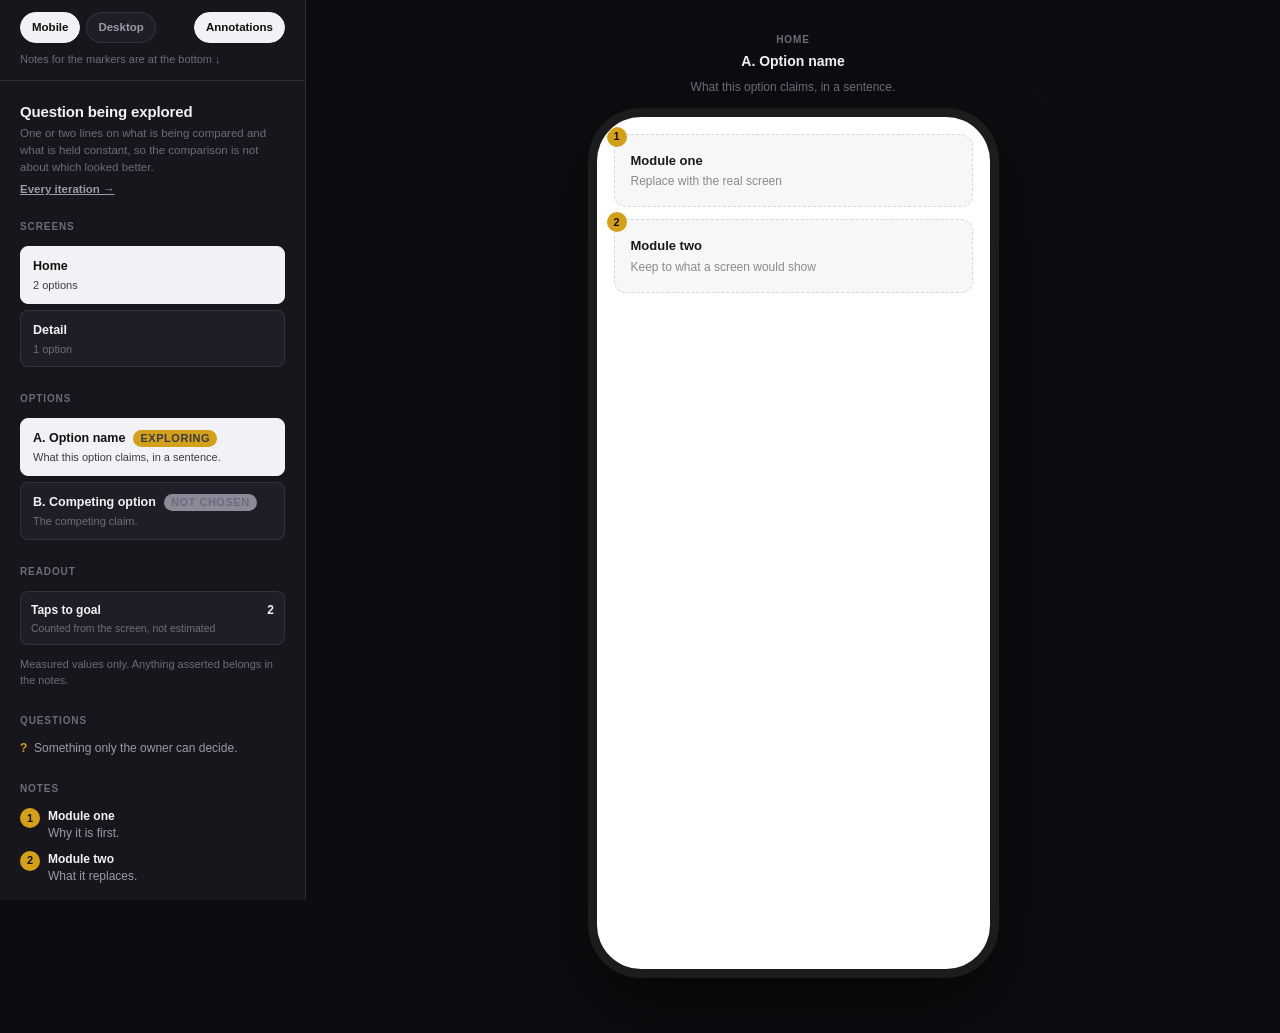
==== plugins/prototyping/skills/option-explorer/template/index.html @ 6bd05832 "Add prototyping plugin with the option-explorer skill The option-explorer template moves from templa" ====
<!doctype html>
<html lang="en">
<head>
<meta charset="utf-8">
<meta name="viewport" content="width=device-width,initial-scale=1,viewport-fit=cover">
<meta name="generator" content="option-explorer">
<title>Option explorer (template)</title>
<style>
/* Option explorer template
   ------------------------------------------------------------------
   A prototype file holding several screens, each with several options.
   Two systems, kept apart: THE DESIGN sits inside .device and is
   greyscale. THE INSTRUMENT is the rail and stage header around it,
   dark, and allowed colour. Edit PROJECT and SCREENS at the bottom;
   leave the shell alone. Every iteration is frozen into explorations/
   (see README). Below 1000px the rail becomes a drawer and the device
   becomes the whole screen. */
:root{
  --paper:#FFFFFF; --paper-2:#F7F7F7; --paper-3:#EFEFEF;
  --ink:#1A1A1A; --ink-2:#5C5C5C; --ink-3:#8A8A8A;
  --line:#E3E3E3; --fill:#D9D9D9;
  --r-sm:8px; --r-md:12px; --r-full:9999px;
  --sp2:8px; --sp3:12px; --sp4:16px; --sp5:20px; --sp6:24px; --sp8:32px;

  --lab-bg:#0D0D11; --lab-panel:#16161C; --lab-panel-2:#1E1E26;
  --lab-line:rgba(255,255,255,.09); --lab-line-strong:rgba(255,255,255,.18);
  --lab-ink:#F2F2F6; --lab-ink-2:#9A9AA8; --lab-ink-3:#6C6C7C;
  --mark:#D4A017; --chosen:#4CC38A; --notchosen:#8A8A99; --exploring:#D4A017;
}
*{box-sizing:border-box}
[hidden]{display:none!important}
html,body{margin:0;padding:0}
body{background:var(--lab-bg);color:var(--lab-ink);
  font:400 14px/1.5 -apple-system,BlinkMacSystemFont,"Segoe UI",Roboto,sans-serif;
  -webkit-font-smoothing:antialiased}

/* ---- the lab ---- */
.lab{display:flex;min-height:100vh;align-items:flex-start}
.rail{position:sticky;top:0;flex:0 0 306px;height:100vh;overflow-y:auto;
  background:var(--lab-panel);border-right:1px solid var(--lab-line)}

/* sticky top bar: Device and Annotations stay in reach however far the rail scrolls */
.railtop{position:sticky;top:0;z-index:3;padding:12px var(--sp5);background:var(--lab-panel);
  border-bottom:1px solid var(--lab-line)}
.railtop .row{display:flex;align-items:center;gap:8px}
.railtop #cAnnot{margin-left:auto}
.railtop .tolink{appearance:none;display:block;border:0;background:none;padding:0;margin-top:8px;font:inherit;
  font-size:11px;color:var(--lab-ink-3);cursor:pointer;text-align:left}
.railtop .tolink:hover{color:var(--lab-ink)}
.railbody{padding:var(--sp5) var(--sp5) var(--sp8)}

.railhead{margin-bottom:var(--sp5)}
.rail h1{font-size:15px;font-weight:650;margin:0 0 2px;letter-spacing:-.01em}
.rail .sub{font-size:11.5px;color:var(--lab-ink-3);margin:0;line-height:1.45}
.rail .hist{display:inline-block;margin-top:6px;font-size:11.5px;font-weight:600;color:var(--lab-ink-2)}
.grp{margin-bottom:var(--sp6)}
.grp>h2{font-size:10px;letter-spacing:.09em;text-transform:uppercase;font-weight:700;
  color:var(--lab-ink-3);margin:0 0 var(--sp3)}
.grp .note{font-size:11px;color:var(--lab-ink-3);line-height:1.45;margin:var(--sp3) 0 0}
.grp .note code{overflow-wrap:anywhere}
#gNotes{scroll-margin-top:64px}

.opts{display:flex;flex-direction:column;gap:6px}
.opt{appearance:none;text-align:left;border:1px solid var(--lab-line);background:var(--lab-panel-2);
  color:var(--lab-ink-2);font:inherit;padding:10px 12px;border-radius:var(--r-sm);cursor:pointer;
  display:flex;flex-direction:column;gap:2px;transition:.13s ease}
.opt:hover{border-color:var(--lab-line-strong)}
.opt b{font-size:12.5px;font-weight:650;color:var(--lab-ink);display:flex;align-items:center;gap:8px}
.opt span{font-size:11px;color:var(--lab-ink-3);line-height:1.35}
.opt[aria-pressed="true"]{background:var(--lab-ink);border-color:var(--lab-ink)}
.opt[aria-pressed="true"] b{color:#111}
.opt[aria-pressed="true"] span{color:#3a3a44}
.stat{flex:0 0 auto;margin-left:auto;font-size:9.5px;font-weight:700;letter-spacing:.05em;text-transform:uppercase;
  padding:1px 7px;border-radius:var(--r-full);color:#111}
.stat.chosen{background:var(--chosen)} .stat.notchosen{background:var(--notchosen)} .stat.exploring{background:var(--exploring)}

.chips{display:flex;flex-wrap:wrap;gap:6px}
.chip{appearance:none;border:1px solid var(--lab-line);background:var(--lab-panel-2);
  color:var(--lab-ink-2);font:inherit;font-size:11.5px;font-weight:550;
  padding:6px 11px;border-radius:var(--r-full);cursor:pointer;transition:.13s ease}
.chip:hover{border-color:var(--lab-line-strong);color:var(--lab-ink)}
.chip[aria-pressed="true"]{background:var(--lab-ink);border-color:var(--lab-ink);color:#111}

.readout{display:flex;flex-direction:column;gap:8px}
.rrow{display:grid;grid-template-columns:1fr auto;gap:2px 8px;padding:9px 10px;
  border:1px solid var(--lab-line);border-radius:var(--r-sm);background:var(--lab-panel-2)}
.rrow .rl{font-size:12px;font-weight:650;color:var(--lab-ink)}
.rrow .rv{font-size:12px;font-weight:700;color:var(--lab-ink);font-variant-numeric:tabular-nums}
.rrow .rs{grid-column:1/-1;font-size:10.5px;color:var(--lab-ink-3);line-height:1.35}

.qs,.nlist{margin:0;padding:0;list-style:none;display:flex;flex-direction:column;gap:8px}
.qs li{font-size:12px;color:var(--lab-ink-2);line-height:1.45;padding-left:14px;position:relative}
.qs li::before{content:"?";position:absolute;left:0;color:var(--mark);font-weight:700}
.nlist li{display:grid;grid-template-columns:20px 1fr;gap:8px;font-size:12px;color:var(--lab-ink-2);line-height:1.45}
.nlist .n,.mk{width:20px;height:20px;border-radius:50%;background:var(--mark);color:#111;
  font-size:11px;font-weight:700;display:grid;place-items:center;line-height:1}
.nlist b{color:var(--lab-ink);font-weight:600}

.railclose,.railtoggle{display:none}
.railclose{flex:0 0 auto;appearance:none;border:1px solid var(--lab-line);background:var(--lab-panel-2);
  color:var(--lab-ink-2);width:28px;height:28px;border-radius:50%;font:600 13px/1 inherit;cursor:pointer}
.railtoggle{position:fixed;z-index:30;right:14px;bottom:14px;appearance:none;
  border:1px solid var(--lab-line-strong);background:var(--lab-panel);color:var(--lab-ink);
  font:650 12.5px/1 inherit;padding:11px 17px;border-radius:var(--r-full);cursor:pointer;
  box-shadow:0 8px 26px rgba(0,0,0,.5)}

/* ---- stage and device ---- */
.stage{flex:1;display:flex;flex-direction:column;align-items:center;
  padding:var(--sp8) var(--sp6) 64px;gap:var(--sp5);min-width:0}
.stagehead{text-align:center;max-width:560px}
.stagehead .scr{display:block;font-size:10px;letter-spacing:.09em;text-transform:uppercase;font-weight:700;color:var(--lab-ink-3);margin-bottom:4px}
.stagehead h2{margin:0 0 6px;font-size:14px;font-weight:600}
.stagehead p{margin:0;font-size:12px;color:var(--lab-ink-3);line-height:1.55}
.device{width:393px;height:852px;flex:0 0 auto;position:relative;background:var(--paper);
  border-radius:44px;border:1px solid rgba(255,255,255,.14);
  box-shadow:0 0 0 9px #1c1c1c,0 30px 70px rgba(0,0,0,.6);overflow:hidden;color:var(--ink)}
.screen{position:absolute;inset:0;display:flex;flex-direction:column;background:var(--paper)}
.body{flex:1;overflow-y:auto;padding:var(--sp4)}

/* annotation markers: the design shows them only while Annotations is on */
.mk{display:none;position:absolute;top:-8px;left:-8px;z-index:6}
body.annot .mk{display:grid}

/* ---- desktop view: a browser frame, wider. Above 1000px only. ----
   A mobile screen is never stretched to desktop width: that is what puts
   sheets over maps and floating buttons over content. An option with a
   renderDesktop() fills the frame with its own desktop layout. An option
   without one (.device.mobile-only) keeps its screen at phone width,
   centred in the frame. */
.chrome{display:none}
@media (min-width:1001px){
  body.desktop .device{width:min(1180px,100%);height:780px;border-radius:14px;
    border:1px solid #CBCBCB;box-shadow:0 20px 60px rgba(0,0,0,.55);display:flex;flex-direction:column}
  body.desktop .chrome{flex:0 0 auto;display:flex;align-items:center;gap:var(--sp4);height:40px;
    padding:0 var(--sp4);background:var(--paper-3);border-bottom:1px solid var(--line)}
  .chrome .cdots{display:flex;gap:6px}
  .chrome .cdots i{width:10px;height:10px;border-radius:50%;background:#C2C2C2}
  .chrome .curl{flex:1;max-width:420px;height:24px;border-radius:var(--r-full);background:var(--paper);
    border:1px solid var(--line);font-size:11.5px;color:var(--ink-3);display:flex;align-items:center;padding:0 var(--sp4)}
  body.desktop .screen{position:relative;inset:auto;flex:1;min-height:0}
  body.desktop .body{padding:var(--sp6) var(--sp8)}
  body.desktop .device.mobile-only{background:var(--paper-3)}
  body.desktop .device.mobile-only .screen{flex:1 1 auto;width:393px;align-self:center;
    border-left:1px solid var(--line);border-right:1px solid var(--line)}
  body.desktop .device.mobile-only .body{padding:var(--sp4)}
}
.devnote{margin:0;font-size:11px;color:var(--lab-ink-3);text-align:center}

/* ---- placeholder screens: delete when you have real ones ---- */
.ph{position:relative;border:1.5px dashed var(--fill);border-radius:var(--r-md);padding:var(--sp4);
  margin-bottom:var(--sp3);color:var(--ink-3);font-size:12px;background:var(--paper-2)}
.ph b{display:block;color:var(--ink);font-size:13px;margin-bottom:2px}
.dsk{display:grid;grid-template-columns:200px minmax(0,1fr);gap:var(--sp6);align-items:start}
.dsk-main{display:grid;grid-template-columns:repeat(2,minmax(0,1fr));gap:var(--sp4)}
.dsk .ph{margin:0}
.dsk-main .wide{grid-column:1/-1}

/* ---- mobile: the lab collapses, the design does not change ---- */
@media (max-width:1000px){
  .railtoggle{display:block}
  .railclose{display:grid;place-items:center}
  .lab{display:block}
  .rail{position:fixed;inset:0 auto 0 0;z-index:25;width:min(340px,86vw);height:100dvh;
    transform:translateX(-102%);transition:transform .26s cubic-bezier(.22,.7,.28,1);
    box-shadow:0 0 60px rgba(0,0,0,.6)}
  body.railopen .rail{transform:translateX(0)}
  body.railopen::after{content:"";position:fixed;inset:0;z-index:24;background:rgba(0,0,0,.5)}
  .stage{padding:0;gap:0;height:100dvh}
  .stagehead{display:flex;align-items:baseline;gap:10px;text-align:left;max-width:none;width:100%;
    padding:10px 16px;border-bottom:1px solid var(--lab-line)}
  .stagehead .scr{display:none}
  .stagehead h2{font-size:12.5px}
  .stagehead p{font-size:11px;flex:1;min-width:0;overflow:hidden;text-overflow:ellipsis;white-space:nowrap}
  .device{width:100%;height:auto;flex:1 1 auto;min-height:0;border-radius:0;border:0;box-shadow:none}
}
@media (prefers-reduced-motion:reduce){.rail,.opt,.chip{transition:none}}
</style>
</head>
<body class="annot">

<button class="railtoggle" id="railToggle" aria-expanded="false">Controls</button>

<div class="lab">
  <aside class="rail" id="rail">
    <!-- Always visible: how you are looking at it -->
    <div class="railtop">
      <div class="row">
        <div class="chips" id="cDevice" role="group" aria-label="Device">
          <button class="chip" data-device="mobile" aria-pressed="true">Mobile</button>
          <button class="chip" data-device="desktop" aria-pressed="false">Desktop</button>
        </div>
        <button class="chip" id="cAnnot" aria-pressed="true">Annotations</button>
        <button class="railclose" id="railClose" aria-label="Close controls">✕</button>
      </div>
      <button class="tolink" id="toNotes">Notes for the markers are at the bottom ↓</button>
    </div>

    <div class="railbody">
      <div class="railhead">
        <h1 id="pTitle"></h1>
        <p class="sub" id="pSub"></p>
        <a class="hist" id="pHist" href="explorations/index.html">Every iteration →</a>
      </div>

      <div class="grp">
        <h2>Screens</h2>
        <div class="opts" id="cScreens"></div>
      </div>

      <div class="grp">
        <h2>Options</h2>
        <div class="opts" id="cOpts"></div>
      </div>

      <!-- Project-specific controls go here, e.g. a state switch for one screen.
           Give the group an id and hide it on screens it does not apply to. -->

      <div class="grp" id="gReadout">
        <h2>Readout</h2>
        <div class="readout" id="readout"></div>
        <p class="note">Measured values only. Anything asserted belongs in the notes.</p>
      </div>

      <div class="grp" id="gQs">
        <h2>Questions</h2>
        <ol class="qs" id="qs"></ol>
      </div>

      <div class="grp" id="gNotes">
        <h2>Notes</h2>
        <ol class="nlist" id="notes"></ol>
        <p class="note">Numbers match the markers on the screen. Turn them off with Annotations at the top.</p>
      </div>
    </div>
  </aside>

  <main class="stage">
    <div class="stagehead">
      <span class="scr" id="scrName"></span>
      <h2 id="optName"></h2>
      <p id="optClaim"></p>
    </div>
    <div class="device">
      <div class="chrome" aria-hidden="true">
        <span class="cdots"><i></i><i></i><i></i></span>
        <span class="curl">example.com</span>
      </div>
      <div class="screen">
        <div class="body" id="body"></div>
      </div>
    </div>
    <p class="devnote" id="devNote" hidden>No desktop layout for this option yet, so this is the mobile screen.</p>
  </main>
</div>

<script>
/* ============ The only part to edit ============
   PROJECT: the title and one or two lines on what is being explored.
   SCREENS: one entry per screen, in the order they should appear. Each screen
   has options; each option has:
     name, claim     what the rail and stage header say about it
     status          'exploring' | 'chosen' | 'notchosen'
     render()        the mobile screen's HTML
     renderDesktop() optional; leave it out until there is a desktop design
     readout         optional [{l, v, s}], measured values only
     notes           optional [[title, detail]], numbered to match mk(n) markers
     questions       optional ['open question', ...]
   Options are never deleted, chosen or not: change the status instead. */
const PROJECT = {
  title: 'Question being explored',
  sub: 'One or two lines on what is being compared and what is held constant, so the comparison is not about which looked better.'
};
const SCREENS = {
  home: { name:'Home', options:{
    A: { name:'A. Option name', status:'exploring', claim:'What this option claims, in a sentence.',
         readout:[{l:'Taps to goal', v:'2', s:'Counted from the screen, not estimated'}],
         notes:[['Module one','Why it is first.'],['Module two','What it replaces.']],
         questions:['Something only the owner can decide.'],
         render:() => ph('Module one','Replace with the real screen',1) + ph('Module two','Keep to what a screen would show',2),
         renderDesktop:() => `<div class="dsk">${ph('Navigation','Side nav on desktop')}
           <div class="dsk-main">${ph('Module one','Spans the full width',1,'wide')}${ph('Module two','Side by side',2)}${ph('Module three','on desktop')}</div></div>` },
    B: { name:'B. Competing option', status:'notchosen', claim:'The competing claim.',
         notes:[['Module one','Same content, different structure.']],
         render:() => ph('Module one','Different structure, same content',1) }
  }},
  detail: { name:'Detail', options:{
    A: { name:'A. Only option so far', status:'chosen', claim:'A screen with one option is fine.',
         render:() => ph('Detail','A second screen in the same file') }
  }}
};
function ph(t, s, n, cls=''){ return `<div class="ph ${cls}">${n ? mk(n) : ''}<b>${t}</b>${s}</div>`; }
/* ============ End of the part to edit ============ */

function mk(n){ return `<span class="mk" aria-hidden="true">${n}</span>`; }
const STATUS = {chosen:'Chosen', notchosen:'Not chosen', exploring:'Exploring'};
const $ = s => document.querySelector(s);
const esc = t => String(t).replace(/[&<>"]/g, c => ({'&':'&amp;','<':'&lt;','>':'&gt;','"':'&quot;'}[c]));
const KEY = 'oe:' + location.pathname;
const store = { get(){ try { return JSON.parse(localStorage.getItem(KEY)) || {} } catch(e){ return {} } },
                set(v){ try { localStorage.setItem(KEY, JSON.stringify(v)) } catch(e){} } };

// State: URL first (frozen copies and links open exactly where they were), then what you last looked at.
const q = new URLSearchParams(location.search), saved = store.get();
const firstOpt = s => Object.keys(SCREENS[s].options)[0];
let screen = SCREENS[q.get('screen')] ? q.get('screen') : (SCREENS[saved.screen] ? saved.screen : Object.keys(SCREENS)[0]);
const opt = {};
Object.keys(SCREENS).forEach(s => { const o = (saved.opt || {})[s]; opt[s] = SCREENS[s].options[o] ? o : firstOpt(s); });
if (q.get('option') && SCREENS[screen].options[q.get('option')]) opt[screen] = q.get('option');
let device = q.get('device') || saved.device || 'mobile';
let annot = q.has('annot') ? q.get('annot') !== '0' : saved.annot !== false;
const remember = () => store.set({screen, opt, device, annot});

$('#pTitle').textContent = PROJECT.title;
$('#pSub').textContent = PROJECT.sub;
if (location.pathname.includes('/explorations/')) $('#pHist').hidden = true; // a frozen copy

function draw(){
  const S = SCREENS[screen], o = S.options[opt[screen]];
  $('#cScreens').innerHTML = Object.entries(SCREENS).map(([k,v]) =>
    `<button class="opt" data-s="${k}" aria-pressed="${k===screen}"><b>${esc(v.name)}</b><span>${Object.keys(v.options).length} option${Object.keys(v.options).length>1?'s':''}</span></button>`).join('');
  $('#cOpts').innerHTML = Object.entries(S.options).map(([k,v]) =>
    `<button class="opt" data-k="${k}" aria-pressed="${k===opt[screen]}"><b>${esc(v.name)}<span class="stat ${v.status}">${STATUS[v.status]||v.status}</span></b><span>${esc(v.claim)}</span></button>`).join('');
  $('#scrName').textContent = S.name;
  $('#optName').textContent = o.name;
  $('#optClaim').textContent = o.claim;
  const ro = o.readout || [];
  $('#gReadout').hidden = !ro.length;
  $('#readout').innerHTML = ro.map(r =>
    `<div class="rrow"><span class="rl">${esc(r.l)}</span><span class="rv">${esc(r.v)}</span><span class="rs">${esc(r.s||'')}</span></div>`).join('');
  const qs = o.questions || [];
  $('#gQs').hidden = !qs.length;
  $('#qs').innerHTML = qs.map(x => `<li>${esc(x)}</li>`).join('');
  const notes = o.notes || [];
  $('#gNotes').hidden = !annot || !notes.length;
  $('#toNotes').hidden = !annot || !notes.length;
  $('#notes').innerHTML = notes.map((n,i) =>
    `<li><span class="n">${i+1}</span><span><b>${esc(n[0])}</b>${n[1] ? '<br>'+esc(n[1]) : ''}</span></li>`).join('');
  // Desktop only takes effect above 1000px; without renderDesktop the phone screen keeps its width.
  const desk = device === 'desktop' && matchMedia('(min-width:1001px)').matches;
  const mobileOnly = desk && !o.renderDesktop;
  $('.device').classList.toggle('mobile-only', mobileOnly);
  $('#devNote').hidden = !mobileOnly;
  $('#body').innerHTML = (desk && o.renderDesktop) ? o.renderDesktop() : o.render();
  $('#body').scrollTop = 0;
  document.body.classList.toggle('desktop', device === 'desktop');
  document.body.classList.toggle('annot', annot);
  document.querySelectorAll('#cDevice .chip').forEach(c => c.setAttribute('aria-pressed', String(c.dataset.device === device)));
  $('#cAnnot').setAttribute('aria-pressed', String(annot));
}

$('#cScreens').addEventListener('click', e => { const b = e.target.closest('.opt'); if (!b) return; screen = b.dataset.s; remember(); draw(); });
$('#cOpts').addEventListener('click', e => { const b = e.target.closest('.opt'); if (!b) return; opt[screen] = b.dataset.k; remember(); draw(); });
$('#cDevice').addEventListener('click', e => { const b = e.target.closest('.chip'); if (!b) return; device = b.dataset.device; remember(); draw(); });
$('#cAnnot').addEventListener('click', () => { annot = !annot; remember(); draw(); });
// Scroll the rail only, never the page (scrollIntoView would move the stage too).
$('#toNotes').addEventListener('click', () => {
  const rail = $('#rail'), top = $('.railtop').offsetHeight;
  rail.scrollTo({top: rail.scrollTop + $('#gNotes').getBoundingClientRect().top - rail.getBoundingClientRect().top - top - 12, behavior:'smooth'});
});
matchMedia('(min-width:1001px)').addEventListener('change', draw);
const setRail = open => { document.body.classList.toggle('railopen', open); $('#railToggle').setAttribute('aria-expanded', open) };
$('#railToggle').addEventListener('click', () => setRail(true));
$('#railClose').addEventListener('click', () => setRail(false));
draw();
</script>
</body>
</html>
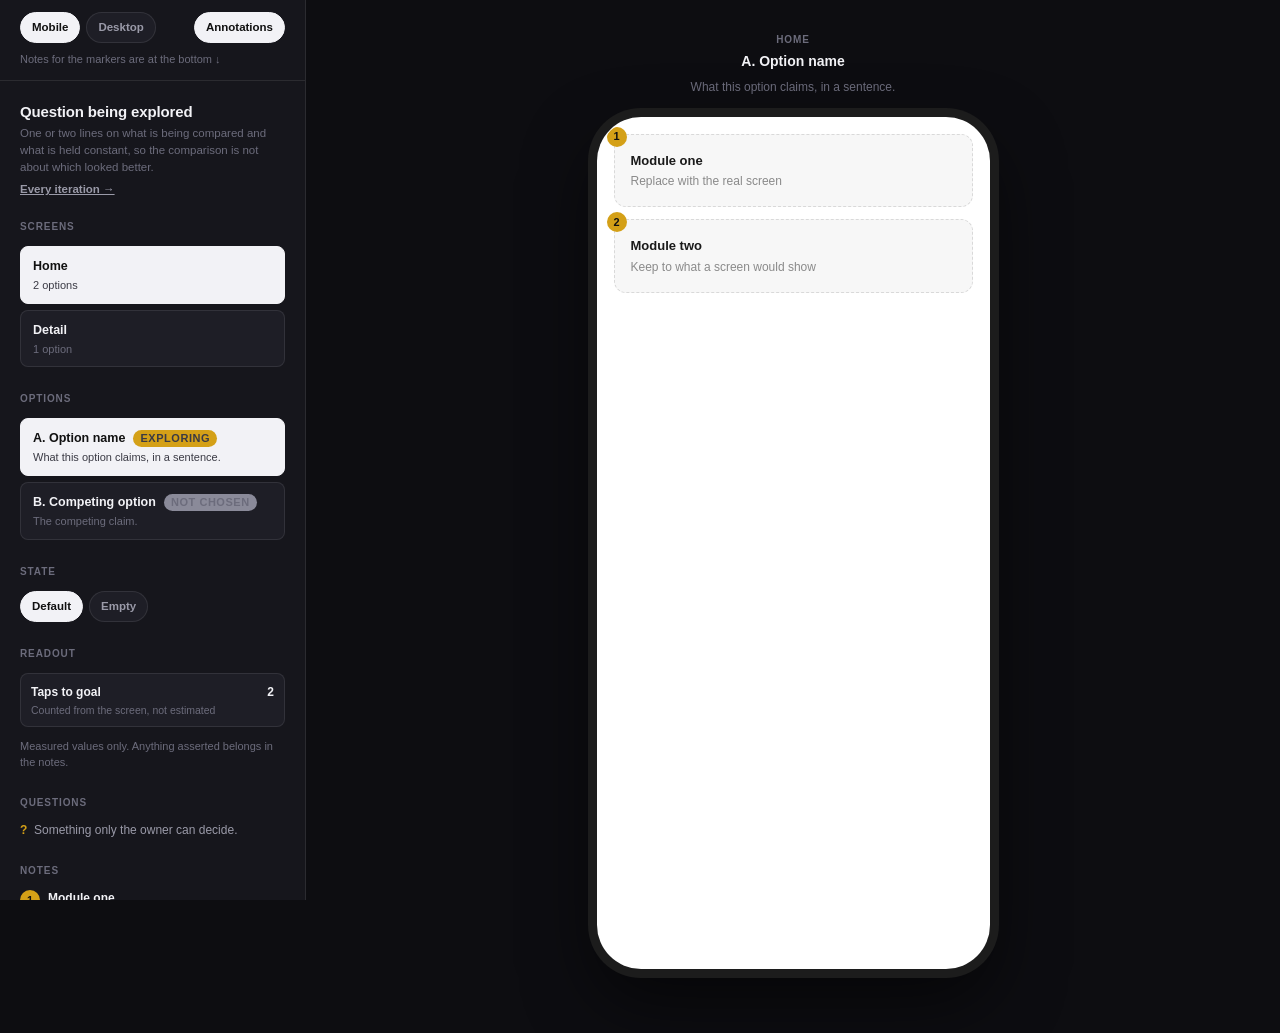
==== commit 76947460: "option-explorer 0.2.0: one file per screen The prototype HTML now holds only PROJECT and SCREEN_FILE" ====
--- a/plugins/prototyping/skills/option-explorer/template/index.html
+++ b/plugins/prototyping/skills/option-explorer/template/index.html
@@ -4,364 +4,21 @@
 <meta charset="utf-8">
 <meta name="viewport" content="width=device-width,initial-scale=1,viewport-fit=cover">
 <meta name="generator" content="option-explorer">
-<title>Option explorer (template)</title>
-<style>
-/* Option explorer template
-   ------------------------------------------------------------------
-   A prototype file holding several screens, each with several options.
-   Two systems, kept apart: THE DESIGN sits inside .device and is
-   greyscale. THE INSTRUMENT is the rail and stage header around it,
-   dark, and allowed colour. Edit PROJECT and SCREENS at the bottom;
-   leave the shell alone. Every iteration is frozen into explorations/
-   (see README). Below 1000px the rail becomes a drawer and the device
-   becomes the whole screen. */
-:root{
-  --paper:#FFFFFF; --paper-2:#F7F7F7; --paper-3:#EFEFEF;
-  --ink:#1A1A1A; --ink-2:#5C5C5C; --ink-3:#8A8A8A;
-  --line:#E3E3E3; --fill:#D9D9D9;
-  --r-sm:8px; --r-md:12px; --r-full:9999px;
-  --sp2:8px; --sp3:12px; --sp4:16px; --sp5:20px; --sp6:24px; --sp8:32px;
-
-  --lab-bg:#0D0D11; --lab-panel:#16161C; --lab-panel-2:#1E1E26;
-  --lab-line:rgba(255,255,255,.09); --lab-line-strong:rgba(255,255,255,.18);
-  --lab-ink:#F2F2F6; --lab-ink-2:#9A9AA8; --lab-ink-3:#6C6C7C;
-  --mark:#D4A017; --chosen:#4CC38A; --notchosen:#8A8A99; --exploring:#D4A017;
-}
-*{box-sizing:border-box}
-[hidden]{display:none!important}
-html,body{margin:0;padding:0}
-body{background:var(--lab-bg);color:var(--lab-ink);
-  font:400 14px/1.5 -apple-system,BlinkMacSystemFont,"Segoe UI",Roboto,sans-serif;
-  -webkit-font-smoothing:antialiased}
-
-/* ---- the lab ---- */
-.lab{display:flex;min-height:100vh;align-items:flex-start}
-.rail{position:sticky;top:0;flex:0 0 306px;height:100vh;overflow-y:auto;
-  background:var(--lab-panel);border-right:1px solid var(--lab-line)}
-
-/* sticky top bar: Device and Annotations stay in reach however far the rail scrolls */
-.railtop{position:sticky;top:0;z-index:3;padding:12px var(--sp5);background:var(--lab-panel);
-  border-bottom:1px solid var(--lab-line)}
-.railtop .row{display:flex;align-items:center;gap:8px}
-.railtop #cAnnot{margin-left:auto}
-.railtop .tolink{appearance:none;display:block;border:0;background:none;padding:0;margin-top:8px;font:inherit;
-  font-size:11px;color:var(--lab-ink-3);cursor:pointer;text-align:left}
-.railtop .tolink:hover{color:var(--lab-ink)}
-.railbody{padding:var(--sp5) var(--sp5) var(--sp8)}
-
-.railhead{margin-bottom:var(--sp5)}
-.rail h1{font-size:15px;font-weight:650;margin:0 0 2px;letter-spacing:-.01em}
-.rail .sub{font-size:11.5px;color:var(--lab-ink-3);margin:0;line-height:1.45}
-.rail .hist{display:inline-block;margin-top:6px;font-size:11.5px;font-weight:600;color:var(--lab-ink-2)}
-.grp{margin-bottom:var(--sp6)}
-.grp>h2{font-size:10px;letter-spacing:.09em;text-transform:uppercase;font-weight:700;
-  color:var(--lab-ink-3);margin:0 0 var(--sp3)}
-.grp .note{font-size:11px;color:var(--lab-ink-3);line-height:1.45;margin:var(--sp3) 0 0}
-.grp .note code{overflow-wrap:anywhere}
-#gNotes{scroll-margin-top:64px}
-
-.opts{display:flex;flex-direction:column;gap:6px}
-.opt{appearance:none;text-align:left;border:1px solid var(--lab-line);background:var(--lab-panel-2);
-  color:var(--lab-ink-2);font:inherit;padding:10px 12px;border-radius:var(--r-sm);cursor:pointer;
-  display:flex;flex-direction:column;gap:2px;transition:.13s ease}
-.opt:hover{border-color:var(--lab-line-strong)}
-.opt b{font-size:12.5px;font-weight:650;color:var(--lab-ink);display:flex;align-items:center;gap:8px}
-.opt span{font-size:11px;color:var(--lab-ink-3);line-height:1.35}
-.opt[aria-pressed="true"]{background:var(--lab-ink);border-color:var(--lab-ink)}
-.opt[aria-pressed="true"] b{color:#111}
-.opt[aria-pressed="true"] span{color:#3a3a44}
-.stat{flex:0 0 auto;margin-left:auto;font-size:9.5px;font-weight:700;letter-spacing:.05em;text-transform:uppercase;
-  padding:1px 7px;border-radius:var(--r-full);color:#111}
-.stat.chosen{background:var(--chosen)} .stat.notchosen{background:var(--notchosen)} .stat.exploring{background:var(--exploring)}
-
-.chips{display:flex;flex-wrap:wrap;gap:6px}
-.chip{appearance:none;border:1px solid var(--lab-line);background:var(--lab-panel-2);
-  color:var(--lab-ink-2);font:inherit;font-size:11.5px;font-weight:550;
-  padding:6px 11px;border-radius:var(--r-full);cursor:pointer;transition:.13s ease}
-.chip:hover{border-color:var(--lab-line-strong);color:var(--lab-ink)}
-.chip[aria-pressed="true"]{background:var(--lab-ink);border-color:var(--lab-ink);color:#111}
-
-.readout{display:flex;flex-direction:column;gap:8px}
-.rrow{display:grid;grid-template-columns:1fr auto;gap:2px 8px;padding:9px 10px;
-  border:1px solid var(--lab-line);border-radius:var(--r-sm);background:var(--lab-panel-2)}
-.rrow .rl{font-size:12px;font-weight:650;color:var(--lab-ink)}
-.rrow .rv{font-size:12px;font-weight:700;color:var(--lab-ink);font-variant-numeric:tabular-nums}
-.rrow .rs{grid-column:1/-1;font-size:10.5px;color:var(--lab-ink-3);line-height:1.35}
-
-.qs,.nlist{margin:0;padding:0;list-style:none;display:flex;flex-direction:column;gap:8px}
-.qs li{font-size:12px;color:var(--lab-ink-2);line-height:1.45;padding-left:14px;position:relative}
-.qs li::before{content:"?";position:absolute;left:0;color:var(--mark);font-weight:700}
-.nlist li{display:grid;grid-template-columns:20px 1fr;gap:8px;font-size:12px;color:var(--lab-ink-2);line-height:1.45}
-.nlist .n,.mk{width:20px;height:20px;border-radius:50%;background:var(--mark);color:#111;
-  font-size:11px;font-weight:700;display:grid;place-items:center;line-height:1}
-.nlist b{color:var(--lab-ink);font-weight:600}
-
-.railclose,.railtoggle{display:none}
-.railclose{flex:0 0 auto;appearance:none;border:1px solid var(--lab-line);background:var(--lab-panel-2);
-  color:var(--lab-ink-2);width:28px;height:28px;border-radius:50%;font:600 13px/1 inherit;cursor:pointer}
-.railtoggle{position:fixed;z-index:30;right:14px;bottom:14px;appearance:none;
-  border:1px solid var(--lab-line-strong);background:var(--lab-panel);color:var(--lab-ink);
-  font:650 12.5px/1 inherit;padding:11px 17px;border-radius:var(--r-full);cursor:pointer;
-  box-shadow:0 8px 26px rgba(0,0,0,.5)}
-
-/* ---- stage and device ---- */
-.stage{flex:1;display:flex;flex-direction:column;align-items:center;
-  padding:var(--sp8) var(--sp6) 64px;gap:var(--sp5);min-width:0}
-.stagehead{text-align:center;max-width:560px}
-.stagehead .scr{display:block;font-size:10px;letter-spacing:.09em;text-transform:uppercase;font-weight:700;color:var(--lab-ink-3);margin-bottom:4px}
-.stagehead h2{margin:0 0 6px;font-size:14px;font-weight:600}
-.stagehead p{margin:0;font-size:12px;color:var(--lab-ink-3);line-height:1.55}
-.device{width:393px;height:852px;flex:0 0 auto;position:relative;background:var(--paper);
-  border-radius:44px;border:1px solid rgba(255,255,255,.14);
-  box-shadow:0 0 0 9px #1c1c1c,0 30px 70px rgba(0,0,0,.6);overflow:hidden;color:var(--ink)}
-.screen{position:absolute;inset:0;display:flex;flex-direction:column;background:var(--paper)}
-.body{flex:1;overflow-y:auto;padding:var(--sp4)}
-
-/* annotation markers: the design shows them only while Annotations is on */
-.mk{display:none;position:absolute;top:-8px;left:-8px;z-index:6}
-body.annot .mk{display:grid}
-
-/* ---- desktop view: a browser frame, wider. Above 1000px only. ----
-   A mobile screen is never stretched to desktop width: that is what puts
-   sheets over maps and floating buttons over content. An option with a
-   renderDesktop() fills the frame with its own desktop layout. An option
-   without one (.device.mobile-only) keeps its screen at phone width,
-   centred in the frame. */
-.chrome{display:none}
-@media (min-width:1001px){
-  body.desktop .device{width:min(1180px,100%);height:780px;border-radius:14px;
-    border:1px solid #CBCBCB;box-shadow:0 20px 60px rgba(0,0,0,.55);display:flex;flex-direction:column}
-  body.desktop .chrome{flex:0 0 auto;display:flex;align-items:center;gap:var(--sp4);height:40px;
-    padding:0 var(--sp4);background:var(--paper-3);border-bottom:1px solid var(--line)}
-  .chrome .cdots{display:flex;gap:6px}
-  .chrome .cdots i{width:10px;height:10px;border-radius:50%;background:#C2C2C2}
-  .chrome .curl{flex:1;max-width:420px;height:24px;border-radius:var(--r-full);background:var(--paper);
-    border:1px solid var(--line);font-size:11.5px;color:var(--ink-3);display:flex;align-items:center;padding:0 var(--sp4)}
-  body.desktop .screen{position:relative;inset:auto;flex:1;min-height:0}
-  body.desktop .body{padding:var(--sp6) var(--sp8)}
-  body.desktop .device.mobile-only{background:var(--paper-3)}
-  body.desktop .device.mobile-only .screen{flex:1 1 auto;width:393px;align-self:center;
-    border-left:1px solid var(--line);border-right:1px solid var(--line)}
-  body.desktop .device.mobile-only .body{padding:var(--sp4)}
-}
-.devnote{margin:0;font-size:11px;color:var(--lab-ink-3);text-align:center}
-
-/* ---- placeholder screens: delete when you have real ones ---- */
-.ph{position:relative;border:1.5px dashed var(--fill);border-radius:var(--r-md);padding:var(--sp4);
-  margin-bottom:var(--sp3);color:var(--ink-3);font-size:12px;background:var(--paper-2)}
-.ph b{display:block;color:var(--ink);font-size:13px;margin-bottom:2px}
-.dsk{display:grid;grid-template-columns:200px minmax(0,1fr);gap:var(--sp6);align-items:start}
-.dsk-main{display:grid;grid-template-columns:repeat(2,minmax(0,1fr));gap:var(--sp4)}
-.dsk .ph{margin:0}
-.dsk-main .wide{grid-column:1/-1}
-
-/* ---- mobile: the lab collapses, the design does not change ---- */
-@media (max-width:1000px){
-  .railtoggle{display:block}
-  .railclose{display:grid;place-items:center}
-  .lab{display:block}
-  .rail{position:fixed;inset:0 auto 0 0;z-index:25;width:min(340px,86vw);height:100dvh;
-    transform:translateX(-102%);transition:transform .26s cubic-bezier(.22,.7,.28,1);
-    box-shadow:0 0 60px rgba(0,0,0,.6)}
-  body.railopen .rail{transform:translateX(0)}
-  body.railopen::after{content:"";position:fixed;inset:0;z-index:24;background:rgba(0,0,0,.5)}
-  .stage{padding:0;gap:0;height:100dvh}
-  .stagehead{display:flex;align-items:baseline;gap:10px;text-align:left;max-width:none;width:100%;
-    padding:10px 16px;border-bottom:1px solid var(--lab-line)}
-  .stagehead .scr{display:none}
-  .stagehead h2{font-size:12.5px}
-  .stagehead p{font-size:11px;flex:1;min-width:0;overflow:hidden;text-overflow:ellipsis;white-space:nowrap}
-  .device{width:100%;height:auto;flex:1 1 auto;min-height:0;border-radius:0;border:0;box-shadow:none}
-}
-@media (prefers-reduced-motion:reduce){.rail,.opt,.chip{transition:none}}
-</style>
+<title>Project prototype</title>
+<link rel="stylesheet" href="prototype/shell.css">
+<link rel="stylesheet" href="prototype/design.css">
 </head>
 <body class="annot">
-
-<button class="railtoggle" id="railToggle" aria-expanded="false">Controls</button>
-
-<div class="lab">
-  <aside class="rail" id="rail">
-    <!-- Always visible: how you are looking at it -->
-    <div class="railtop">
-      <div class="row">
-        <div class="chips" id="cDevice" role="group" aria-label="Device">
-          <button class="chip" data-device="mobile" aria-pressed="true">Mobile</button>
-          <button class="chip" data-device="desktop" aria-pressed="false">Desktop</button>
-        </div>
-        <button class="chip" id="cAnnot" aria-pressed="true">Annotations</button>
-        <button class="railclose" id="railClose" aria-label="Close controls">✕</button>
-      </div>
-      <button class="tolink" id="toNotes">Notes for the markers are at the bottom ↓</button>
-    </div>
-
-    <div class="railbody">
-      <div class="railhead">
-        <h1 id="pTitle"></h1>
-        <p class="sub" id="pSub"></p>
-        <a class="hist" id="pHist" href="explorations/index.html">Every iteration →</a>
-      </div>
-
-      <div class="grp">
-        <h2>Screens</h2>
-        <div class="opts" id="cScreens"></div>
-      </div>
-
-      <div class="grp">
-        <h2>Options</h2>
-        <div class="opts" id="cOpts"></div>
-      </div>
-
-      <!-- Project-specific controls go here, e.g. a state switch for one screen.
-           Give the group an id and hide it on screens it does not apply to. -->
-
-      <div class="grp" id="gReadout">
-        <h2>Readout</h2>
-        <div class="readout" id="readout"></div>
-        <p class="note">Measured values only. Anything asserted belongs in the notes.</p>
-      </div>
-
-      <div class="grp" id="gQs">
-        <h2>Questions</h2>
-        <ol class="qs" id="qs"></ol>
-      </div>
-
-      <div class="grp" id="gNotes">
-        <h2>Notes</h2>
-        <ol class="nlist" id="notes"></ol>
-        <p class="note">Numbers match the markers on the screen. Turn them off with Annotations at the top.</p>
-      </div>
-    </div>
-  </aside>
-
-  <main class="stage">
-    <div class="stagehead">
-      <span class="scr" id="scrName"></span>
-      <h2 id="optName"></h2>
-      <p id="optClaim"></p>
-    </div>
-    <div class="device">
-      <div class="chrome" aria-hidden="true">
-        <span class="cdots"><i></i><i></i><i></i></span>
-        <span class="curl">example.com</span>
-      </div>
-      <div class="screen">
-        <div class="body" id="body"></div>
-      </div>
-    </div>
-    <p class="devnote" id="devNote" hidden>No desktop layout for this option yet, so this is the mobile screen.</p>
-  </main>
-</div>
-
 <script>
-/* ============ The only part to edit ============
-   PROJECT: the title and one or two lines on what is being explored.
-   SCREENS: one entry per screen, in the order they should appear. Each screen
-   has options; each option has:
-     name, claim     what the rail and stage header say about it
-     status          'exploring' | 'chosen' | 'notchosen'
-     render()        the mobile screen's HTML
-     renderDesktop() optional; leave it out until there is a desktop design
-     readout         optional [{l, v, s}], measured values only
-     notes           optional [[title, detail]], numbered to match mk(n) markers
-     questions       optional ['open question', ...]
-   Options are never deleted, chosen or not: change the status instead. */
+/* The project, and its screens in panel order. Each name loads
+   prototype/screens/<name>.js. To change a screen, edit its file. To add one,
+   create the file and add its name here. Everything else is in prototype/. */
 const PROJECT = {
   title: 'Question being explored',
   sub: 'One or two lines on what is being compared and what is held constant, so the comparison is not about which looked better.'
 };
-const SCREENS = {
-  home: { name:'Home', options:{
-    A: { name:'A. Option name', status:'exploring', claim:'What this option claims, in a sentence.',
-         readout:[{l:'Taps to goal', v:'2', s:'Counted from the screen, not estimated'}],
-         notes:[['Module one','Why it is first.'],['Module two','What it replaces.']],
-         questions:['Something only the owner can decide.'],
-         render:() => ph('Module one','Replace with the real screen',1) + ph('Module two','Keep to what a screen would show',2),
-         renderDesktop:() => `<div class="dsk">${ph('Navigation','Side nav on desktop')}
-           <div class="dsk-main">${ph('Module one','Spans the full width',1,'wide')}${ph('Module two','Side by side',2)}${ph('Module three','on desktop')}</div></div>` },
-    B: { name:'B. Competing option', status:'notchosen', claim:'The competing claim.',
-         notes:[['Module one','Same content, different structure.']],
-         render:() => ph('Module one','Different structure, same content',1) }
-  }},
-  detail: { name:'Detail', options:{
-    A: { name:'A. Only option so far', status:'chosen', claim:'A screen with one option is fine.',
-         render:() => ph('Detail','A second screen in the same file') }
-  }}
-};
-function ph(t, s, n, cls=''){ return `<div class="ph ${cls}">${n ? mk(n) : ''}<b>${t}</b>${s}</div>`; }
-/* ============ End of the part to edit ============ */
-
-function mk(n){ return `<span class="mk" aria-hidden="true">${n}</span>`; }
-const STATUS = {chosen:'Chosen', notchosen:'Not chosen', exploring:'Exploring'};
-const $ = s => document.querySelector(s);
-const esc = t => String(t).replace(/[&<>"]/g, c => ({'&':'&amp;','<':'&lt;','>':'&gt;','"':'&quot;'}[c]));
-const KEY = 'oe:' + location.pathname;
-const store = { get(){ try { return JSON.parse(localStorage.getItem(KEY)) || {} } catch(e){ return {} } },
-                set(v){ try { localStorage.setItem(KEY, JSON.stringify(v)) } catch(e){} } };
-
-// State: URL first (frozen copies and links open exactly where they were), then what you last looked at.
-const q = new URLSearchParams(location.search), saved = store.get();
-const firstOpt = s => Object.keys(SCREENS[s].options)[0];
-let screen = SCREENS[q.get('screen')] ? q.get('screen') : (SCREENS[saved.screen] ? saved.screen : Object.keys(SCREENS)[0]);
-const opt = {};
-Object.keys(SCREENS).forEach(s => { const o = (saved.opt || {})[s]; opt[s] = SCREENS[s].options[o] ? o : firstOpt(s); });
-if (q.get('option') && SCREENS[screen].options[q.get('option')]) opt[screen] = q.get('option');
-let device = q.get('device') || saved.device || 'mobile';
-let annot = q.has('annot') ? q.get('annot') !== '0' : saved.annot !== false;
-const remember = () => store.set({screen, opt, device, annot});
-
-$('#pTitle').textContent = PROJECT.title;
-$('#pSub').textContent = PROJECT.sub;
-if (location.pathname.includes('/explorations/')) $('#pHist').hidden = true; // a frozen copy
-
-function draw(){
-  const S = SCREENS[screen], o = S.options[opt[screen]];
-  $('#cScreens').innerHTML = Object.entries(SCREENS).map(([k,v]) =>
-    `<button class="opt" data-s="${k}" aria-pressed="${k===screen}"><b>${esc(v.name)}</b><span>${Object.keys(v.options).length} option${Object.keys(v.options).length>1?'s':''}</span></button>`).join('');
-  $('#cOpts').innerHTML = Object.entries(S.options).map(([k,v]) =>
-    `<button class="opt" data-k="${k}" aria-pressed="${k===opt[screen]}"><b>${esc(v.name)}<span class="stat ${v.status}">${STATUS[v.status]||v.status}</span></b><span>${esc(v.claim)}</span></button>`).join('');
-  $('#scrName').textContent = S.name;
-  $('#optName').textContent = o.name;
-  $('#optClaim').textContent = o.claim;
-  const ro = o.readout || [];
-  $('#gReadout').hidden = !ro.length;
-  $('#readout').innerHTML = ro.map(r =>
-    `<div class="rrow"><span class="rl">${esc(r.l)}</span><span class="rv">${esc(r.v)}</span><span class="rs">${esc(r.s||'')}</span></div>`).join('');
-  const qs = o.questions || [];
-  $('#gQs').hidden = !qs.length;
-  $('#qs').innerHTML = qs.map(x => `<li>${esc(x)}</li>`).join('');
-  const notes = o.notes || [];
-  $('#gNotes').hidden = !annot || !notes.length;
-  $('#toNotes').hidden = !annot || !notes.length;
-  $('#notes').innerHTML = notes.map((n,i) =>
-    `<li><span class="n">${i+1}</span><span><b>${esc(n[0])}</b>${n[1] ? '<br>'+esc(n[1]) : ''}</span></li>`).join('');
-  // Desktop only takes effect above 1000px; without renderDesktop the phone screen keeps its width.
-  const desk = device === 'desktop' && matchMedia('(min-width:1001px)').matches;
-  const mobileOnly = desk && !o.renderDesktop;
-  $('.device').classList.toggle('mobile-only', mobileOnly);
-  $('#devNote').hidden = !mobileOnly;
-  $('#body').innerHTML = (desk && o.renderDesktop) ? o.renderDesktop() : o.render();
-  $('#body').scrollTop = 0;
-  document.body.classList.toggle('desktop', device === 'desktop');
-  document.body.classList.toggle('annot', annot);
-  document.querySelectorAll('#cDevice .chip').forEach(c => c.setAttribute('aria-pressed', String(c.dataset.device === device)));
-  $('#cAnnot').setAttribute('aria-pressed', String(annot));
-}
-
-$('#cScreens').addEventListener('click', e => { const b = e.target.closest('.opt'); if (!b) return; screen = b.dataset.s; remember(); draw(); });
-$('#cOpts').addEventListener('click', e => { const b = e.target.closest('.opt'); if (!b) return; opt[screen] = b.dataset.k; remember(); draw(); });
-$('#cDevice').addEventListener('click', e => { const b = e.target.closest('.chip'); if (!b) return; device = b.dataset.device; remember(); draw(); });
-$('#cAnnot').addEventListener('click', () => { annot = !annot; remember(); draw(); });
-// Scroll the rail only, never the page (scrollIntoView would move the stage too).
-$('#toNotes').addEventListener('click', () => {
-  const rail = $('#rail'), top = $('.railtop').offsetHeight;
-  rail.scrollTo({top: rail.scrollTop + $('#gNotes').getBoundingClientRect().top - rail.getBoundingClientRect().top - top - 12, behavior:'smooth'});
-});
-matchMedia('(min-width:1001px)').addEventListener('change', draw);
-const setRail = open => { document.body.classList.toggle('railopen', open); $('#railToggle').setAttribute('aria-expanded', open) };
-$('#railToggle').addEventListener('click', () => setRail(true));
-$('#railClose').addEventListener('click', () => setRail(false));
-draw();
+const SCREEN_FILES = ['home', 'detail'];
 </script>
+<script src="prototype/shell.js"></script>
 </body>
 </html>
--- a/plugins/prototyping/skills/option-explorer/template/prototype/shell.css
+++ b/plugins/prototyping/skills/option-explorer/template/prototype/shell.css
@@ -0,0 +1,148 @@
+/* option-explorer shell: the instrument around the design (panel, frame,
+   markers). Projects do not edit this file. Design styles live in design.css.
+   The instrument is dark and may use colour as a measuring tool; the design
+   inside .device stays greyscale. */
+:root{
+  --lab-bg:#0D0D11; --lab-panel:#16161C; --lab-panel-2:#1E1E26;
+  --lab-line:rgba(255,255,255,.09); --lab-line-strong:rgba(255,255,255,.18);
+  --lab-ink:#F2F2F6; --lab-ink-2:#9A9AA8; --lab-ink-3:#6C6C7C;
+  --mark:#D4A017; --chosen:#4CC38A; --notchosen:#8A8A99; --exploring:#D4A017; --warn:#E5675C;
+}
+*{box-sizing:border-box}
+[hidden]{display:none!important}
+html,body{margin:0;padding:0}
+body{background:var(--lab-bg);color:var(--lab-ink);
+  font:400 14px/1.5 -apple-system,BlinkMacSystemFont,"Segoe UI",Roboto,sans-serif;
+  -webkit-font-smoothing:antialiased}
+
+/* ---- the lab ---- */
+.lab{display:flex;min-height:100vh;align-items:flex-start}
+.rail{position:sticky;top:0;flex:0 0 306px;height:100vh;overflow-y:auto;
+  background:var(--lab-panel);border-right:1px solid var(--lab-line)}
+
+/* sticky top bar: Device and Annotations stay in reach however far the rail scrolls */
+.railtop{position:sticky;top:0;z-index:3;padding:12px 20px;background:var(--lab-panel);
+  border-bottom:1px solid var(--lab-line)}
+.railtop .row{display:flex;align-items:center;gap:8px}
+.railtop #cAnnot{margin-left:auto}
+.railtop .tolink{appearance:none;display:block;border:0;background:none;padding:0;margin-top:8px;font:inherit;
+  font-size:11px;color:var(--lab-ink-3);cursor:pointer;text-align:left}
+.railtop .tolink:hover{color:var(--lab-ink)}
+.railbody{padding:20px 20px 32px}
+
+.railhead{margin-bottom:20px}
+.rail h1{font-size:15px;font-weight:650;margin:0 0 2px;letter-spacing:-.01em}
+.rail .sub{font-size:11.5px;color:var(--lab-ink-3);margin:0;line-height:1.45}
+.rail .hist{display:inline-block;margin-top:6px;font-size:11.5px;font-weight:600;color:var(--lab-ink-2)}
+.grp{margin-bottom:24px}
+.grp>h2{font-size:10px;letter-spacing:.09em;text-transform:uppercase;font-weight:700;
+  color:var(--lab-ink-3);margin:0 0 12px}
+.grp .note{font-size:11px;color:var(--lab-ink-3);line-height:1.45;margin:12px 0 0}
+.grp .note code{overflow-wrap:anywhere}
+
+.opts{display:flex;flex-direction:column;gap:6px}
+.opt{appearance:none;text-align:left;border:1px solid var(--lab-line);background:var(--lab-panel-2);
+  color:var(--lab-ink-2);font:inherit;padding:10px 12px;border-radius:8px;cursor:pointer;
+  display:flex;flex-direction:column;gap:2px;transition:.13s ease}
+.opt:hover{border-color:var(--lab-line-strong)}
+.opt b{font-size:12.5px;font-weight:650;color:var(--lab-ink);display:flex;align-items:center;gap:8px}
+.opt span{font-size:11px;color:var(--lab-ink-3);line-height:1.35}
+.opt[aria-pressed="true"]{background:var(--lab-ink);border-color:var(--lab-ink)}
+.opt[aria-pressed="true"] b{color:#111}
+.opt[aria-pressed="true"] span{color:#3a3a44}
+.stat{flex:0 0 auto;margin-left:auto;font-size:9.5px;font-weight:700;letter-spacing:.05em;text-transform:uppercase;
+  padding:1px 7px;border-radius:9999px;color:#111}
+.stat.chosen{background:var(--chosen)} .stat.notchosen{background:var(--notchosen)} .stat.exploring{background:var(--exploring)}
+
+.chips{display:flex;flex-wrap:wrap;gap:6px}
+.chip{appearance:none;border:1px solid var(--lab-line);background:var(--lab-panel-2);
+  color:var(--lab-ink-2);font:inherit;font-size:11.5px;font-weight:550;
+  padding:6px 11px;border-radius:9999px;cursor:pointer;transition:.13s ease}
+.chip:hover{border-color:var(--lab-line-strong);color:var(--lab-ink)}
+.chip[aria-pressed="true"]{background:var(--lab-ink);border-color:var(--lab-ink);color:#111}
+
+.readout{display:flex;flex-direction:column;gap:8px}
+.rrow{display:grid;grid-template-columns:1fr auto;gap:2px 8px;padding:9px 10px;
+  border:1px solid var(--lab-line);border-radius:8px;background:var(--lab-panel-2)}
+.rrow .rl{font-size:12px;font-weight:650;color:var(--lab-ink)}
+.rrow .rv{font-size:12px;font-weight:700;color:var(--lab-ink);font-variant-numeric:tabular-nums}
+.rrow .rs{grid-column:1/-1;font-size:10.5px;color:var(--lab-ink-3);line-height:1.35}
+
+.qs,.nlist{margin:0;padding:0;list-style:none;display:flex;flex-direction:column;gap:8px}
+.qs li{font-size:12px;color:var(--lab-ink-2);line-height:1.45;padding-left:14px;position:relative}
+.qs li::before{content:"?";position:absolute;left:0;color:var(--mark);font-weight:700}
+.nlist li{display:grid;grid-template-columns:20px 1fr;gap:8px;font-size:12px;color:var(--lab-ink-2);line-height:1.45}
+.nlist .n,.mk{width:20px;height:20px;border-radius:50%;background:var(--mark);color:#111;
+  font-size:11px;font-weight:700;display:grid;place-items:center;line-height:1}
+.nlist b{color:var(--lab-ink);font-weight:600}
+
+.railclose,.railtoggle{display:none}
+.railclose{flex:0 0 auto;appearance:none;border:1px solid var(--lab-line);background:var(--lab-panel-2);
+  color:var(--lab-ink-2);width:28px;height:28px;border-radius:50%;font:600 13px/1 inherit;cursor:pointer}
+.railtoggle{position:fixed;z-index:30;right:14px;bottom:14px;appearance:none;
+  border:1px solid var(--lab-line-strong);background:var(--lab-panel);color:var(--lab-ink);
+  font:650 12.5px/1 inherit;padding:11px 17px;border-radius:9999px;cursor:pointer;
+  box-shadow:0 8px 26px rgba(0,0,0,.5)}
+
+/* ---- stage and device ---- */
+.stage{flex:1;display:flex;flex-direction:column;align-items:center;
+  padding:32px 24px 64px;gap:20px;min-width:0}
+.stagehead{text-align:center;max-width:560px}
+.stagehead .scr{display:block;font-size:10px;letter-spacing:.09em;text-transform:uppercase;font-weight:700;color:var(--lab-ink-3);margin-bottom:4px}
+.stagehead h2{margin:0 0 6px;font-size:14px;font-weight:600}
+.stagehead p{margin:0;font-size:12px;color:var(--lab-ink-3);line-height:1.55}
+.loaderr{margin:0;max-width:560px;font-size:12px;color:var(--warn);text-align:center}
+.device{width:393px;height:852px;flex:0 0 auto;position:relative;background:var(--paper);
+  border-radius:44px;border:1px solid rgba(255,255,255,.14);
+  box-shadow:0 0 0 9px #1c1c1c,0 30px 70px rgba(0,0,0,.6);overflow:hidden;color:var(--ink)}
+.screen{position:absolute;inset:0;display:flex;flex-direction:column;background:var(--paper)}
+.body{flex:1;overflow-y:auto;padding:16px}
+
+/* annotation markers: shown on the design only while Annotations is on */
+.mk{display:none;position:absolute;top:-8px;left:-8px;z-index:6}
+body.annot .mk{display:grid}
+
+/* ---- desktop view: a browser frame, wider. Above 1000px only. ----
+   A mobile screen is never stretched to desktop width: that is what puts
+   sheets over maps and floating buttons over content. An option with a
+   renderDesktop() fills the frame with its own desktop layout. An option
+   without one (.device.mobile-only) keeps its screen at phone width,
+   centred in the frame. */
+.chrome{display:none}
+@media (min-width:1001px){
+  body.desktop .device{width:min(1180px,100%);height:780px;border-radius:14px;
+    border:1px solid #CBCBCB;box-shadow:0 20px 60px rgba(0,0,0,.55);display:flex;flex-direction:column}
+  body.desktop .chrome{flex:0 0 auto;display:flex;align-items:center;gap:16px;height:40px;
+    padding:0 16px;background:var(--paper-3);border-bottom:1px solid var(--line)}
+  .chrome .cdots{display:flex;gap:6px}
+  .chrome .cdots i{width:10px;height:10px;border-radius:50%;background:#C2C2C2}
+  .chrome .curl{flex:1;max-width:420px;height:24px;border-radius:9999px;background:var(--paper);
+    border:1px solid var(--line);font-size:11.5px;color:var(--ink-3);display:flex;align-items:center;padding:0 16px}
+  body.desktop .screen{position:relative;inset:auto;flex:1;min-height:0}
+  body.desktop .body{padding:24px 32px}
+  body.desktop .device.mobile-only{background:var(--paper-3)}
+  body.desktop .device.mobile-only .screen{flex:1 1 auto;width:393px;align-self:center;
+    border-left:1px solid var(--line);border-right:1px solid var(--line)}
+  body.desktop .device.mobile-only .body{padding:16px}
+}
+.devnote{margin:0;font-size:11px;color:var(--lab-ink-3);text-align:center}
+
+/* ---- mobile: the lab collapses, the design does not change ---- */
+@media (max-width:1000px){
+  .railtoggle{display:block}
+  .railclose{display:grid;place-items:center}
+  .lab{display:block}
+  .rail{position:fixed;inset:0 auto 0 0;z-index:25;width:min(340px,86vw);height:100dvh;
+    transform:translateX(-102%);transition:transform .26s cubic-bezier(.22,.7,.28,1);
+    box-shadow:0 0 60px rgba(0,0,0,.6)}
+  body.railopen .rail{transform:translateX(0)}
+  body.railopen::after{content:"";position:fixed;inset:0;z-index:24;background:rgba(0,0,0,.5)}
+  .stage{padding:0;gap:0;height:100dvh}
+  .stagehead{display:flex;align-items:baseline;gap:10px;text-align:left;max-width:none;width:100%;
+    padding:10px 16px;border-bottom:1px solid var(--lab-line)}
+  .stagehead .scr{display:none}
+  .stagehead h2{font-size:12.5px}
+  .stagehead p{font-size:11px;flex:1;min-width:0;overflow:hidden;text-overflow:ellipsis;white-space:nowrap}
+  .device{width:100%;height:auto;flex:1 1 auto;min-height:0;border-radius:0;border:0;box-shadow:none}
+}
+@media (prefers-reduced-motion:reduce){.rail,.opt,.chip{transition:none}}
--- a/plugins/prototyping/skills/option-explorer/template/prototype/design.css
+++ b/plugins/prototyping/skills/option-explorer/template/prototype/design.css
@@ -0,0 +1,22 @@
+/* option-explorer design: the styles inside the frame, shared by every screen.
+   Greyscale tokens and components used on more than one screen go at the top.
+   Styles for one screen only go in that screen's section further down, headed
+   with the screen's file name, so they are easy to find and remove. */
+:root{
+  --paper:#FFFFFF; --paper-2:#F7F7F7; --paper-3:#EFEFEF;
+  --ink:#1A1A1A; --ink-2:#5C5C5C; --ink-3:#8A8A8A;
+  --line:#E3E3E3; --fill:#D9D9D9;
+  --r-sm:8px; --r-md:12px; --r-full:9999px;
+  --sp2:8px; --sp3:12px; --sp4:16px; --sp5:20px; --sp6:24px; --sp8:32px;
+}
+
+/* ---- placeholder blocks: delete when the screens are real ---- */
+.ph{position:relative;border:1.5px dashed var(--fill);border-radius:var(--r-md);padding:var(--sp4);
+  margin-bottom:var(--sp3);color:var(--ink-3);font-size:12px;background:var(--paper-2)}
+.ph b{display:block;color:var(--ink);font-size:13px;margin-bottom:2px}
+
+/* ---- screens/home.js ---- */
+.dsk{display:grid;grid-template-columns:200px minmax(0,1fr);gap:var(--sp6);align-items:start}
+.dsk-main{display:grid;grid-template-columns:repeat(2,minmax(0,1fr));gap:var(--sp4)}
+.dsk .ph{margin:0}
+.dsk-main .wide{grid-column:1/-1}
